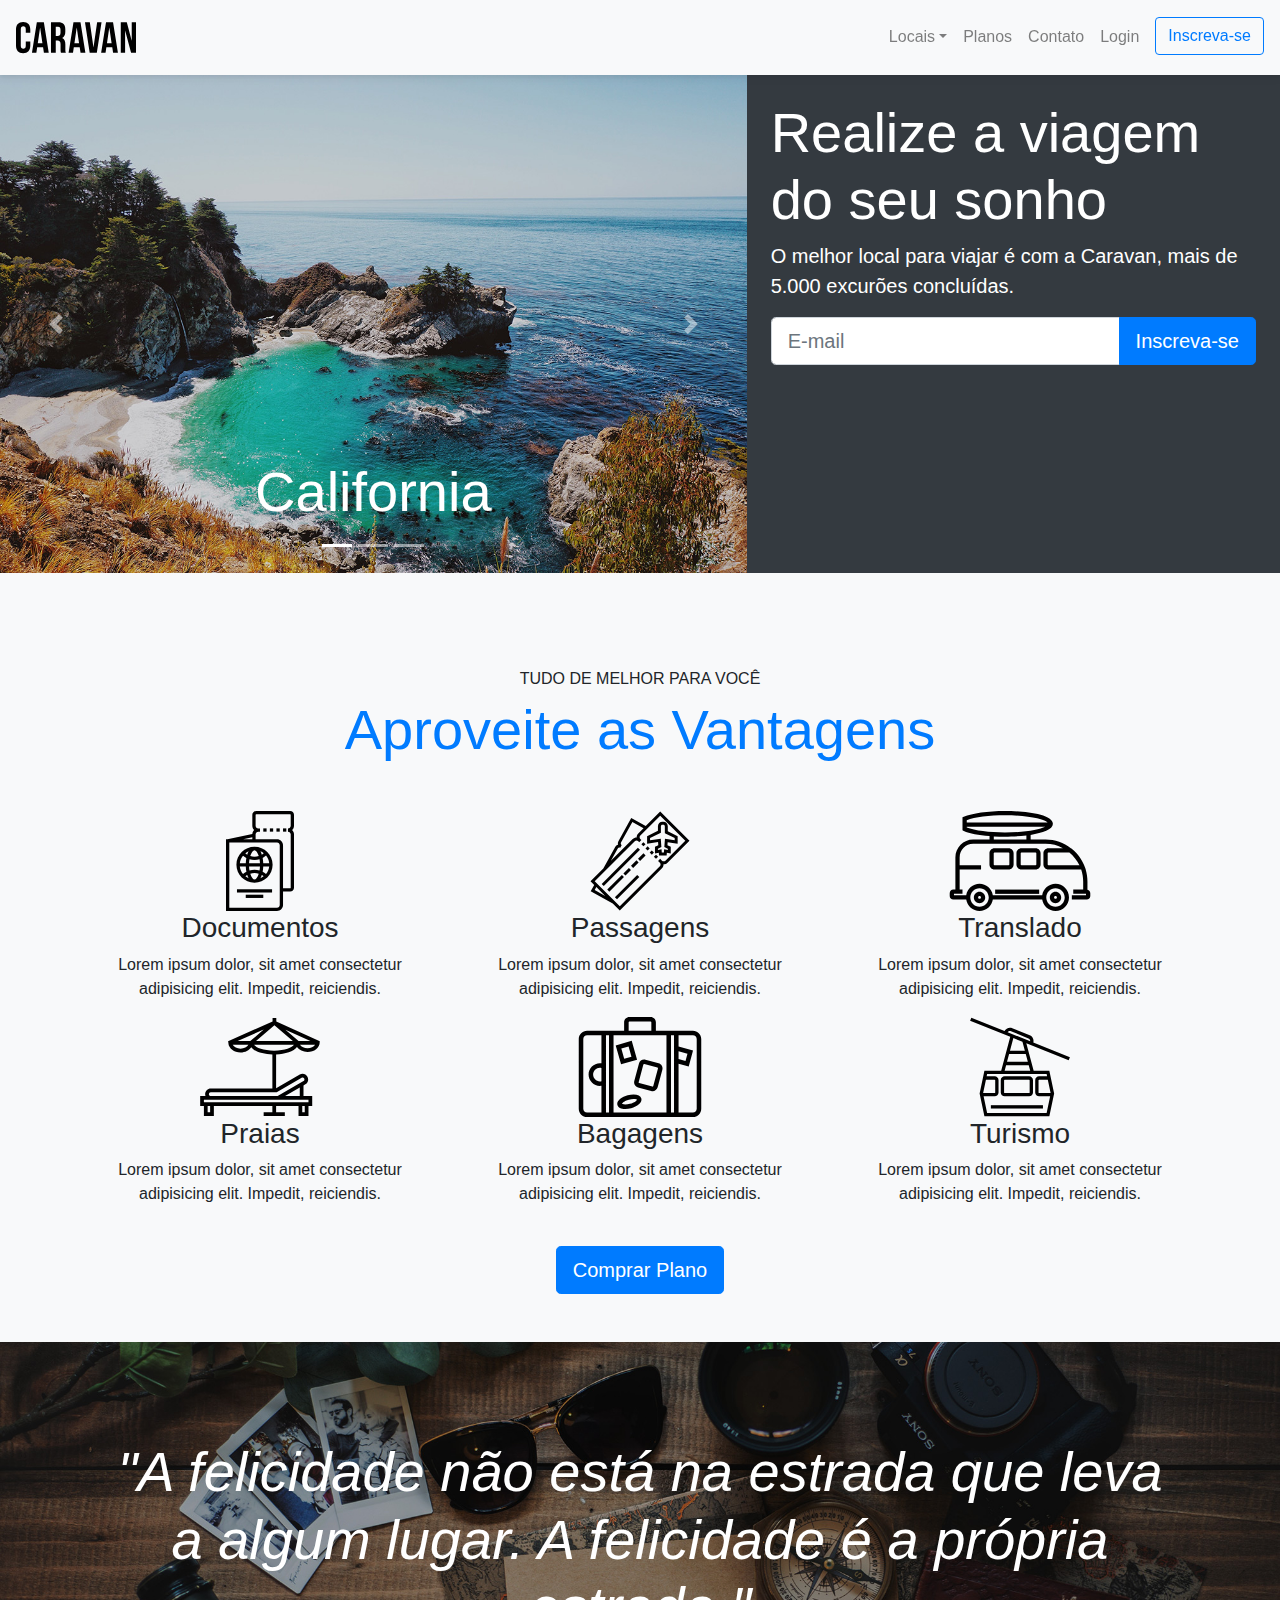
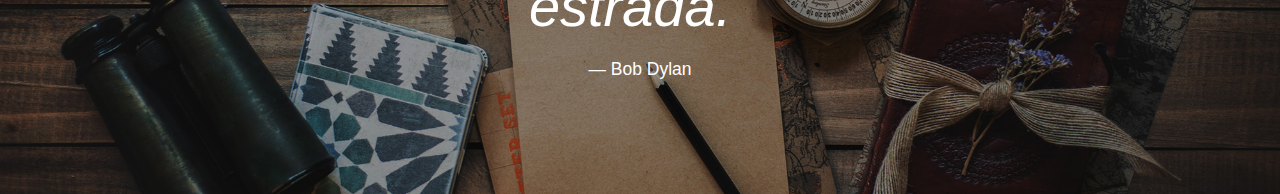
==== index.html @ 940689ef "block quote" ====
<!DOCTYPE html>
<html lang="en">

<head>
   <meta charset="UTF-8">
   <meta name="viewport" content="width=device-width, initial-scale=1.0">
   <title>Caravan</title>
   <link rel="stylesheet" href="/css/bootstrap.css">
   <link rel="stylesheet" href="/css/style.css">

</head>

<body>
   <nav class="navbar fixed-top navbar-expand-md navbar-light bg-light py-3 box-shadow">
      <a href="index.html" class="navbar-brand"><img src="/img/caravan.svg" alt=""></a>
      <button class="navbar-toggler" type="button" data-toggle="collapse" data-target="#navbarSupportedContent" aria-controls="navbarSupportedContent" aria-expanded="false" aria-label="Abrir Navegação">
         <span class="navbar-toggler-icon"></span>
      </button>

      <div class="collapse navbar-collapse" id="navbarSupportedContent">
         <ul class="navbar-nav ml-auto">
            <li class="nav-item dropdown"><a class="nav-link dropdown-toggle" id="navbarDropdown" role="button" data-toggle="dropdown" aria-haspopup="true" aria-expanded="false" href="#">Locais</a>
               <div class="dropdown-menu" aria-labelledby="navbarDropdown">
                  <a class="dropdown-item" href="local.html">California</a>
                  <a class="dropdown-item" href="local.html">Paris</a>
                  <a class="dropdown-item" href="local.html">Dublin</a>
               </div>
            </li>

            <li class="nav-item"><a class="nav-link" href="planos.html">Planos</a></li>
            <li class="nav-item"><a class="nav-link" href="contato.html">Contato</a></li>
            <li class="nav-item"><a class="nav-link" href="#">Login</a></li>
            <li class="nav-item"><a class="btn btn-outline-primary ml-md-2" href="inscricao.html">Inscreva-se</a></li>
         </ul>
      </div>
   </nav>

   <section class="container-fluid text-white">
      <div class="row bg-dark">
         <div class="col-lg-7 p-0">
            <div id="carouselCidades" class="carousel slide" data-ride="carousel">
               <ol class="carousel-indicators">
                  <li data-target="#carouselCidades" data-slide-to="0" class="active"></li>
                  <li data-target="#carouselCidades" data-slide-to="1"></li>
                  <li data-target="#carouselCidades" data-slide-to="2"></li>
               </ol>
               <div class="carousel-inner">
                  <div class="carousel-item active">
                     <img src="img/california.jpg" class="d-block w-100" alt="california">
                     <div class="carousel-caption">
                        <h5 class="display-4">California</h5>
                     </div>
                  </div>
                  <div class="carousel-item">
                     <img src="img/paris.jpg" class="d-block w-100" alt="paris">
                     <div class="carousel-caption">
                        <h5 class="display-4">Paris</h5>
                     </div>
                  </div>
                  <div class="carousel-item">
                     <img src="img/dublin.jpg" class="d-block w-100" alt="dublin">
                     <div class="carousel-caption">
                        <h5 class="display-4">Dublin</h5>
                     </div>
                  </div>
               </div>
               <button class="carousel-control-prev" type="button" data-target="#carouselCidades" data-slide="prev">
                  <span class="carousel-control-prev-icon" aria-hidden="true"></span>
                  <span class="sr-only">Anterior</span>
               </button>
               <button class="carousel-control-next" type="button" data-target="#carouselCidades" data-slide="next">
                  <span class="carousel-control-next-icon" aria-hidden="true"></span>
                  <span class="sr-only">Proximo</span>
               </button>
            </div>
         </div>
         <div class="col-lg-5 p-4">
            <h1 class="display-4">Realize a viagem do seu sonho</h1>
            <p class="lead">O melhor local para viajar é com a Caravan, mais de 5.000 excurões concluídas.</p>
            <form action="">
               <div class="input-group input-group-lg">
                  <input type="text" class="form-control" placeholder="E-mail" aria-label="E-mail">
                  <div class="input-group-append">
                     <button class="btn btn-primary" type="button">Inscreva-se</button>
                  </div>
               </div>
            </form>
         </div>
      </div>
   </section>

   <section class="py-5 bg-light text-center">
      <div class="container">
         <div class="my-5">
            <span class="h6 d-block">TUDO DE MELHOR PARA VOCÊ</span>
            <h2 class="display-4 text-primary">Aproveite as Vantagens</h2>
         </div>
         <div class="row">
            <div class="col-lg-4 col-md-6">
               <div style="height: 100px;" class="d-flex justify-content-center">
                  <img src="img/icones/passaporte.svg" alt="passaporte">
               </div>
               <h3>Documentos</h3>
               <p>Lorem ipsum dolor, sit amet consectetur adipisicing elit. Impedit, reiciendis.</p>
            </div>
            <div class="col-lg-4 col-md-6">
               <div style="height: 100px;" class="d-flex justify-content-center">
                  <img src="img/icones/passagens.svg" alt="passagens">
               </div>
               <h3>Passagens</h3>
               <p>Lorem ipsum dolor, sit amet consectetur adipisicing elit. Impedit, reiciendis.</p>
            </div>
            <div class="col-lg-4 col-md-6">
               <div style="height: 100px;" class="d-flex justify-content-center">
                  <img src="img/icones/translado.svg" alt="translado">
               </div>
               <h3>Translado</h3>
               <p>Lorem ipsum dolor, sit amet consectetur adipisicing elit. Impedit, reiciendis.</p>
            </div>

            <div class="col-lg-4 col-md-6">
               <div style="height: 100px;" class="d-flex justify-content-center">
                  <img src="img/icones/praias.svg" alt="praias">
               </div>
               <h3>Praias</h3>
               <p>Lorem ipsum dolor, sit amet consectetur adipisicing elit. Impedit, reiciendis.</p>
            </div>
            <div class="col-lg-4 col-md-6">
               <div style="height: 100px;" class="d-flex justify-content-center">
                  <img src="img/icones/bagagens.svg" alt="bagagens">
               </div>
               <h3>Bagagens</h3>
               <p>Lorem ipsum dolor, sit amet consectetur adipisicing elit. Impedit, reiciendis.</p>
            </div>
            <div class="col-lg-4 col-md-6">
               <div style="height: 100px;" class="d-flex justify-content-center">
                  <img src="img/icones/turismo.svg" alt="turismo">
               </div>
               <h3>Turismo</h3>
               <p>Lorem ipsum dolor, sit amet consectetur adipisicing elit. Impedit, reiciendis.</p>
            </div>
         </div>
         <a class="btn btn-primary btn-lg mt-4" href="planos.html">Comprar Plano</a>
      </div>
   </section>

   <section id="home-quote" class="p-md-5">
      <blockquote class="p-md-5 p-3 blockquote text-center text-white">
         <p class="display-4"><em> "A felicidade não está na estrada que leva a algum lugar. A felicidade é a própria estrada."</em></p>
         <footer class="blockquote-footer text-white">Bob Dylan</footer>
      </blockquote>
   </section>

   <script src="/js/jquery.slim.min.js"></script>
   <script src="/js/popper.min.js"></script>
   <script src="/js/bootstrap.js"></script>
   <script src="/js/app.js"></script>
</body>

</html>
---- css/style.css ----
.box-shadow {
  box-shadow: 0 2px 4px 0 rgba(0, 0, 0, 0.05), 0 4px 8px 0 rgba(0, 0, 0, 0.05);
}
body {
  padding-top: 75px;
}
#home-quote {
  background: url("/img/bg-quote.jpg") center center;
  background-size: cover;
}

@media (max-width: 767px) {
  #home-quote .display-4 {
    font-size: 2.5rem;
  }
  body {
    padding: 0px;
  }
  .fixed-top {
    position: relative;
  }
}
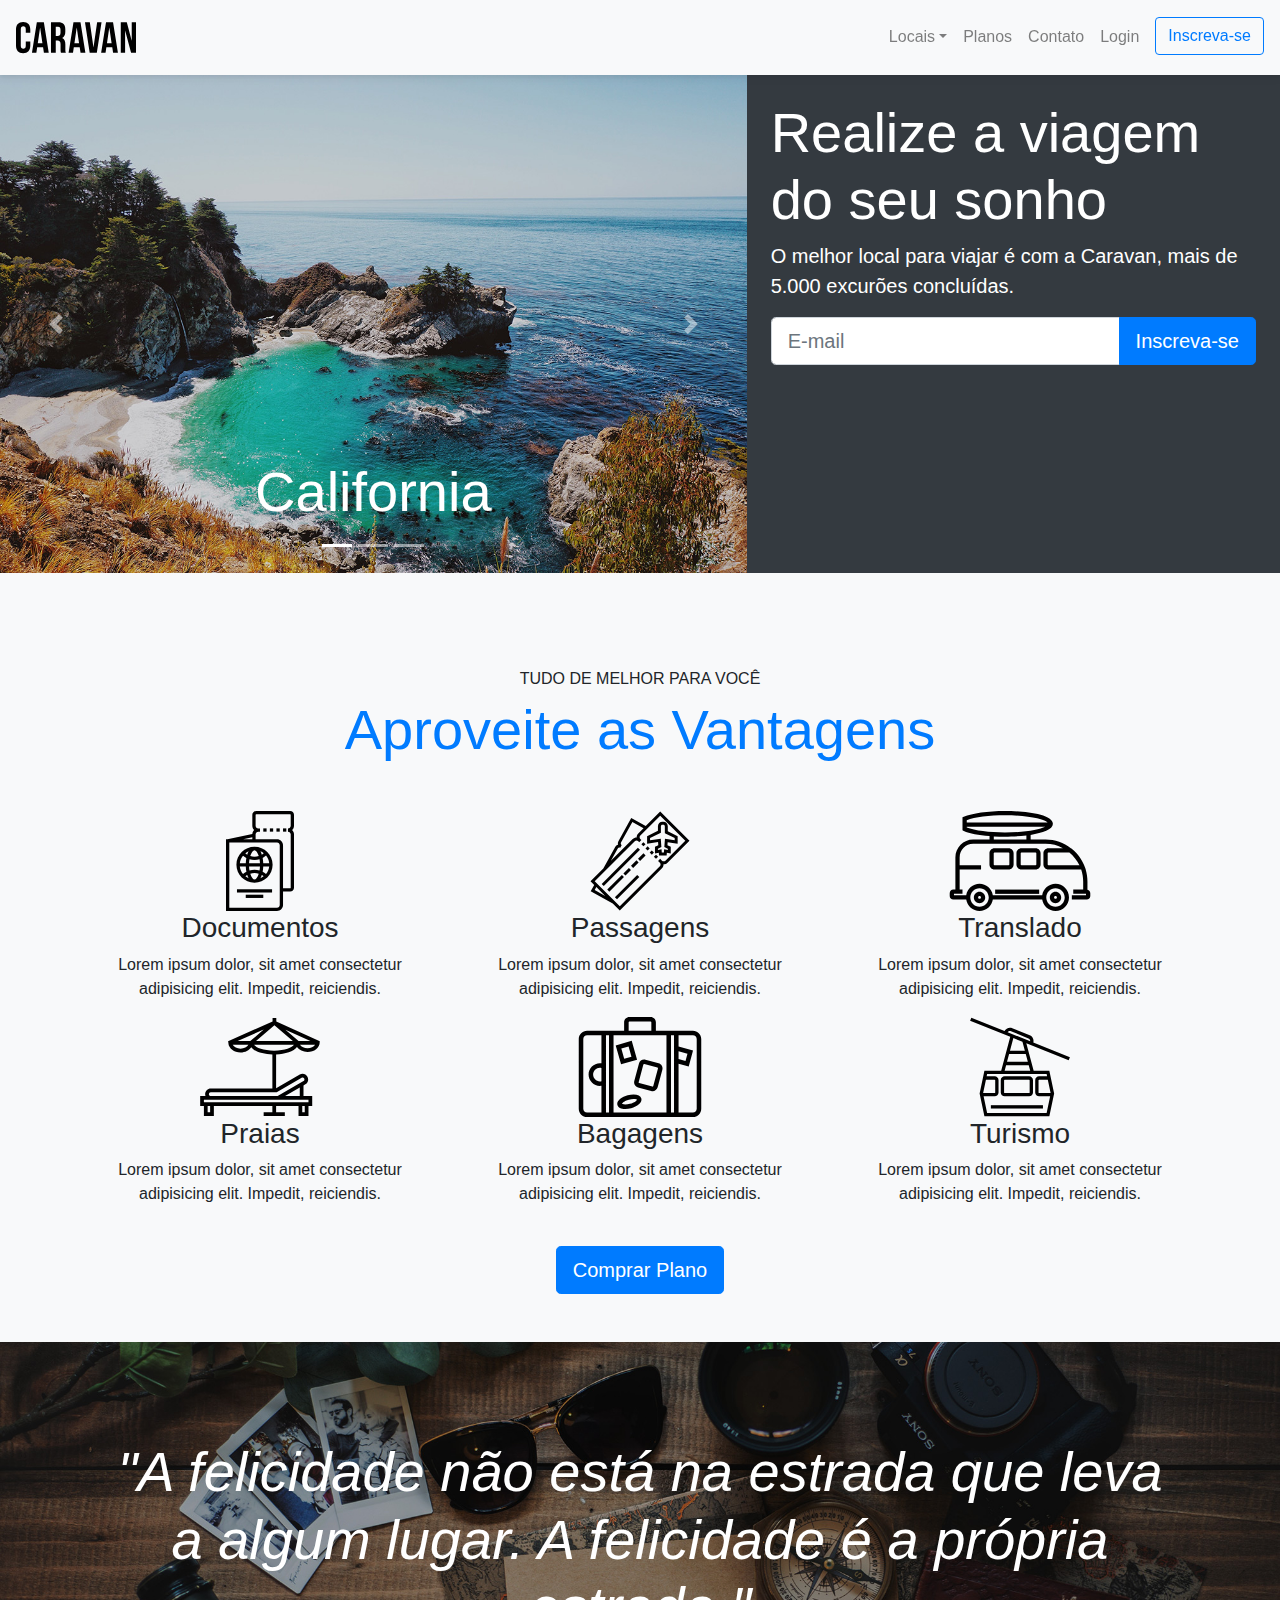
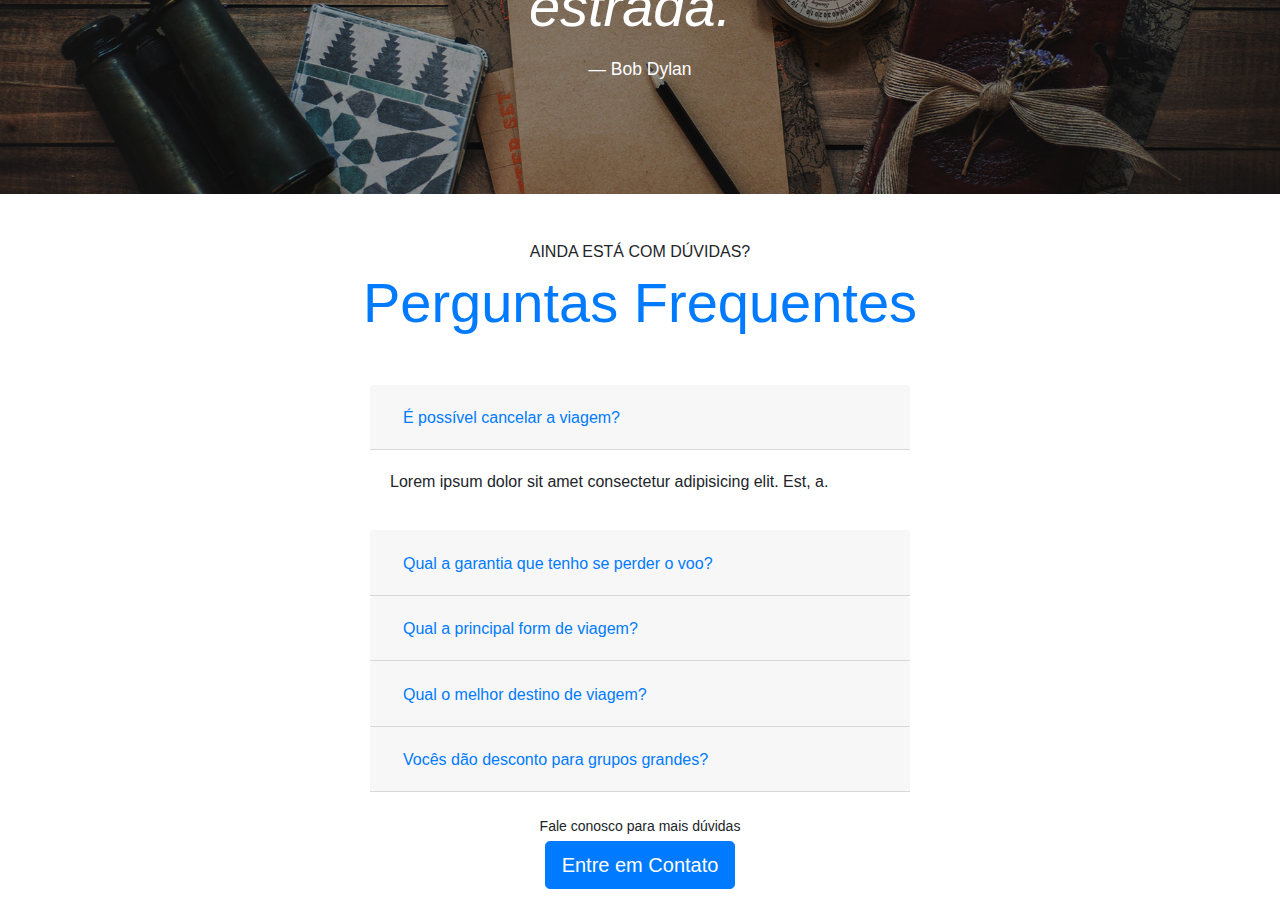
==== commit eda7624a: "perguntas accordion" ====
--- a/index.html
+++ b/index.html
@@ -151,6 +151,100 @@
       </blockquote>
    </section>
 
+   <section class="container">
+      <div class="my-5 text-center">
+         <span class="h6 d-block">AINDA ESTÁ COM DÚVIDAS?</span>
+         <h2 class="display-4 text-primary">Perguntas Frequentes</h2>
+      </div>
+      <div class="row justify-content-center">
+         <div class="col-6 accordion" id="perguntas">
+            <div>
+               <div class="card-header" id="headingOne">
+                  <h2 class="mb-0">
+                     <button class="btn btn-link btn-clock text-left" type="button" data-toggle="collapse" data-target="#collapseOne" aria-expanded="true" aria-controls="collapseOne">É possível cancelar a viagem?
+                     </button>
+                  </h2>
+               </div>
+               <div id="collapseOne" class="collapse show" aria-labelledby="headingOne" data-parent="#perguntas">
+                  <div class="card-body">
+                     <p>
+                        Lorem ipsum dolor sit amet consectetur adipisicing elit. Est, a.
+                     </p>
+                  </div>
+               </div>
+            </div>
+
+            <div>
+               <div class="card-header" id="headingTwo">
+                  <h2 class="mb-0">
+                     <button class="btn btn-link btn-clock text-left" type="button" data-toggle="collapse" data-target="#collapseTwo" aria-expanded="false" aria-controls="collapseTwo">Qual a garantia que tenho se perder o voo?
+                     </button>
+                  </h2>
+               </div>
+               <div id="collapseTwo" class="collapse" aria-labelledby="headingTwo" data-parent="#perguntas">
+                  <div class="card-body">
+                     <p>
+                        Lorem ipsum dolor sit amet consectetur, adipisicing elit. Iusto ab natus iste pariatur earum! Numquam?
+                     </p>
+                  </div>
+               </div>
+            </div>
+
+            <div>
+               <div class="card-header" id="headingThree">
+                  <h2 class="mb-0">
+                     <button class="btn btn-link btn-clock text-left" type="button" data-toggle="collapse" data-target="#collapseThree" aria-expanded="false" aria-controls="collapseThree">Qual a principal form de viagem?
+                     </button>
+                  </h2>
+               </div>
+               <div id="collapseThree" class="collapse" aria-labelledby="headingThree" data-parent="#perguntas">
+                  <div class="card-body">
+                     <p>
+                        Lorem ipsum dolor sit amet consectetur adipisicing elit. Soluta recusandae impedit sequi ullam voluptatum ducimus sit aut unde, eius dolorum.
+                     </p>
+                  </div>
+               </div>
+            </div>
+
+            <div>
+               <div class="card-header" id="headingFor">
+                  <h2 class="mb-0">
+                     <button class="btn btn-link btn-clock text-left" type="button" data-toggle="collapse" data-target="#collapseFor" aria-expanded="false" aria-controls="collapseFor">Qual o melhor destino de viagem?
+                     </button>
+                  </h2>
+               </div>
+               <div id="collapseFor" class="collapse" aria-labelledby="headingFor" data-parent="#perguntas">
+                  <div class="card-body">
+                     <p>
+                        Lorem ipsum dolor sit amet consectetur adipisicing elit. Soluta recusandae impedit sequi ullam voluptatum ducimus sit aut unde, eius dolorum.
+                     </p>
+                  </div>
+               </div>
+            </div>
+
+            <div>
+               <div class="card-header" id="headingFive">
+                  <h2 class="mb-0">
+                     <button class="btn btn-link btn-clock text-left" type="button" data-toggle="collapse" data-target="#collapseFive" aria-expanded="false" aria-controls="collapseFive">Vocês dão desconto para grupos grandes?
+                     </button>
+                  </h2>
+               </div>
+               <div id="collapseFive" class="collapse" aria-labelledby="headingFive" data-parent="#perguntas">
+                  <div class="card-body">
+                     <p>
+                        Lorem ipsum dolor sit amet consectetur adipisicing elit. Soluta recusandae impedit sequi ullam voluptatum ducimus sit aut unde, eius dolorum.
+                     </p>
+                  </div>
+               </div>
+            </div>
+         </div>
+      </div>
+      <div class="text-center my-4">
+         <p class="small m-1">Fale conosco para mais dúvidas</p>
+         <a class="btn btn-primary btn-lg" href="contato.html">Entre em Contato</a>
+      </div>
+   </section>
+
    <script src="/js/jquery.slim.min.js"></script>
    <script src="/js/popper.min.js"></script>
    <script src="/js/bootstrap.js"></script>
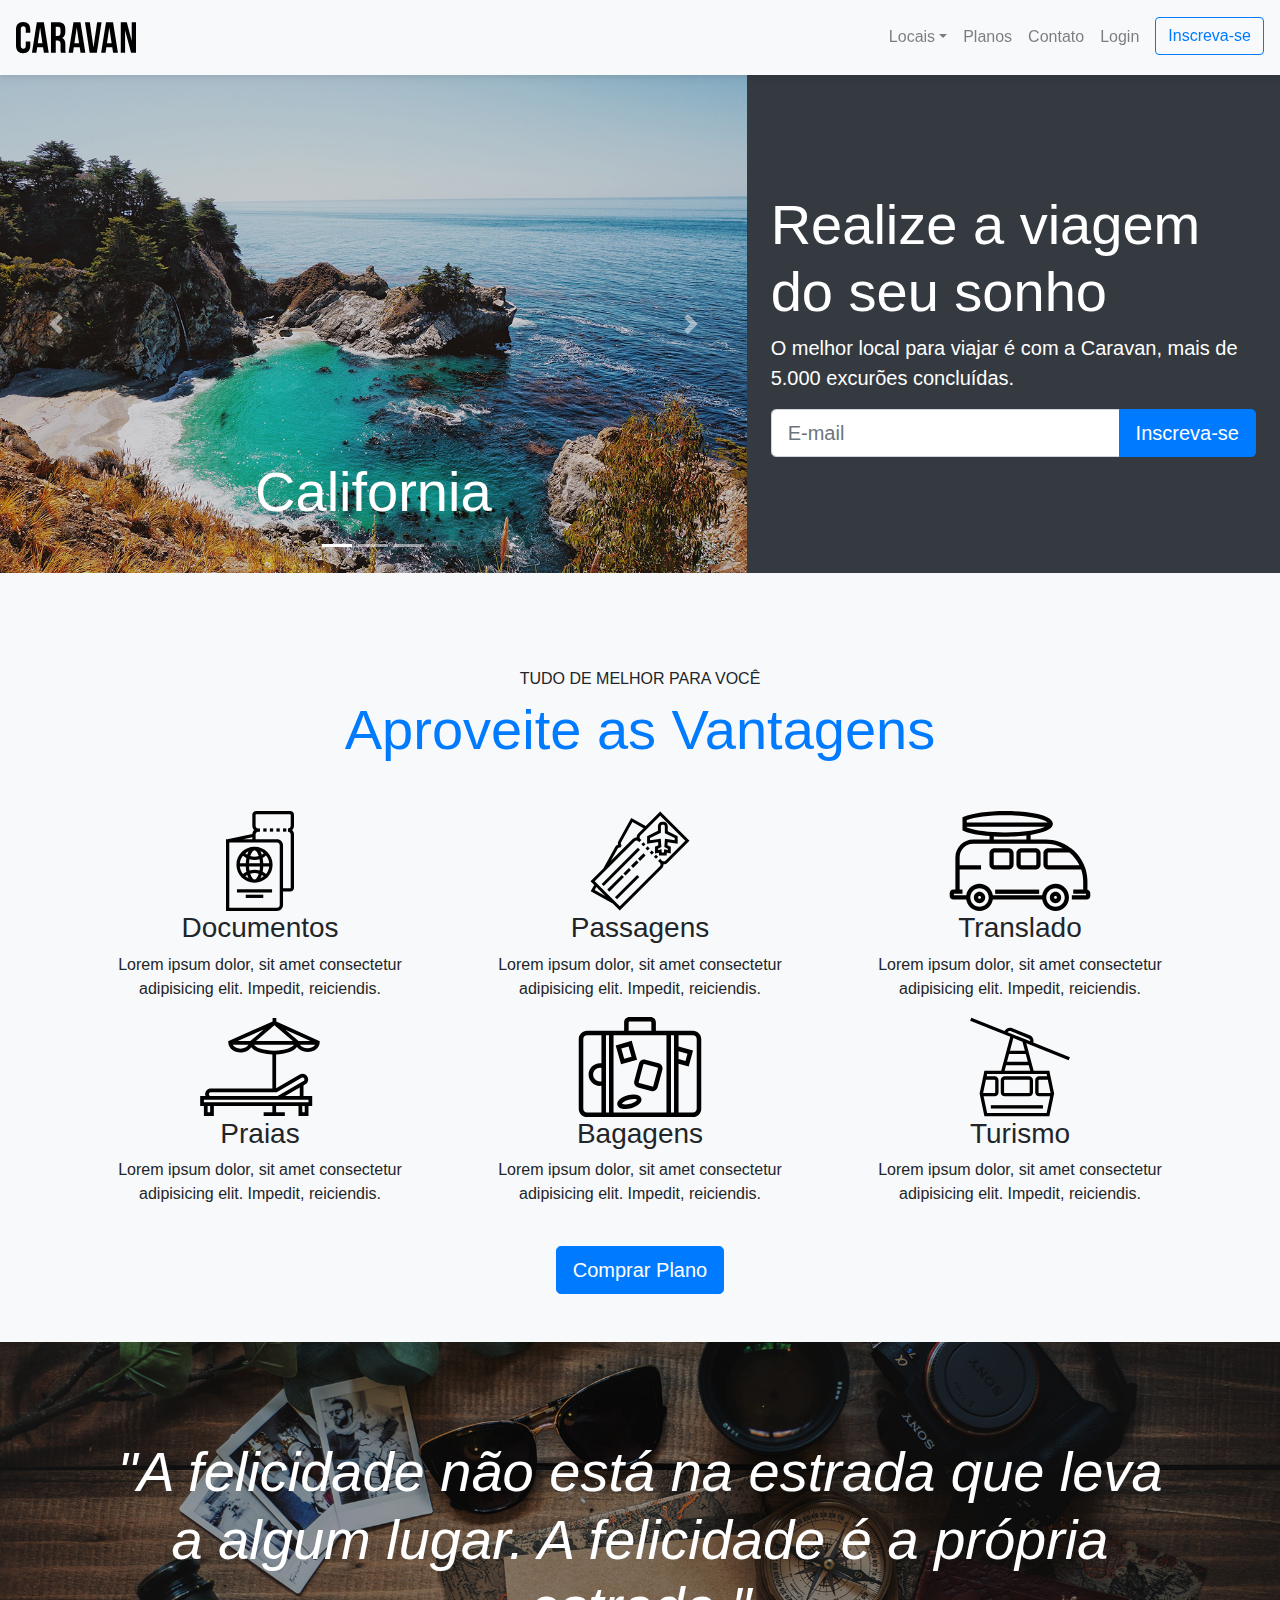
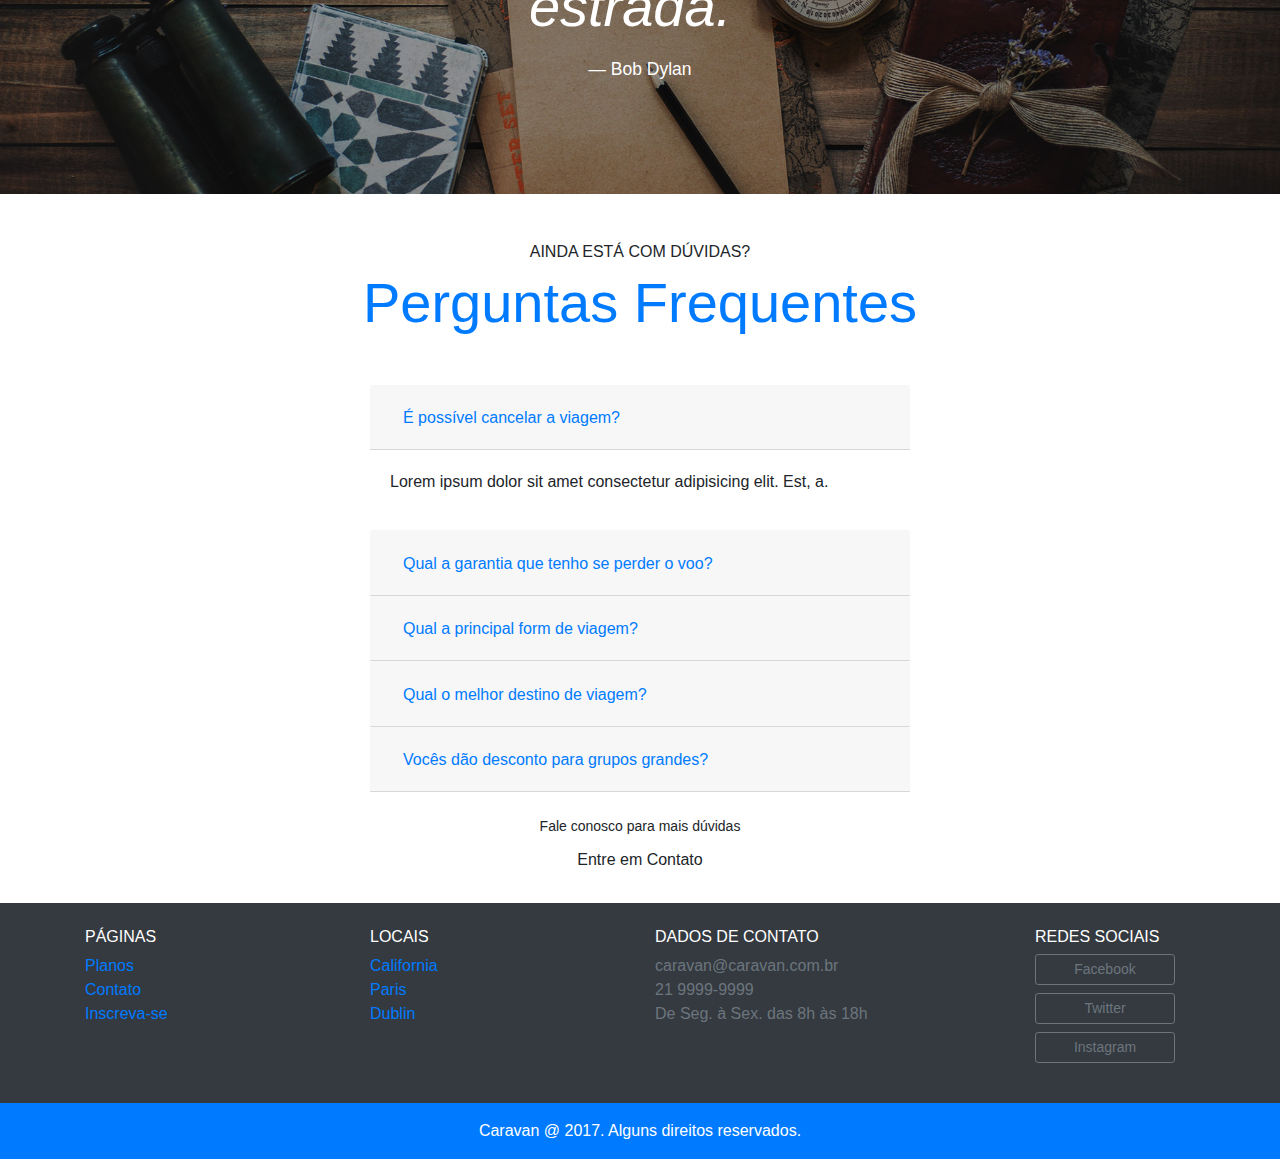
==== commit 2e8034b6: "footer" ====
--- a/index.html
+++ b/index.html
@@ -74,7 +74,7 @@
                </button>
             </div>
          </div>
-         <div class="col-lg-5 p-4">
+         <div class="col-lg-5 p-4 align-self-center">
             <h1 class="display-4">Realize a viagem do seu sonho</h1>
             <p class="lead">O melhor local para viajar é com a Caravan, mais de 5.000 excurões concluídas.</p>
             <form action="">
@@ -157,7 +157,7 @@
          <h2 class="display-4 text-primary">Perguntas Frequentes</h2>
       </div>
       <div class="row justify-content-center">
-         <div class="col-6 accordion" id="perguntas">
+         <div class="col-md-6 accordion" id="perguntas">
             <div>
                <div class="card-header" id="headingOne">
                   <h2 class="mb-0">
@@ -241,9 +241,54 @@
       </div>
       <div class="text-center my-4">
          <p class="small m-1">Fale conosco para mais dúvidas</p>
-         <a class="btn btn-primary btn-lg" href="contato.html">Entre em Contato</a>
-      </div>
-   </section>
+         <a class="btn b" t"n-primary btn-lg" href="contato.html">Entre em Contato</a>
+      </div>
+   </section>
+
+   <footer class="bg-dark text-white">
+      <div class="container py-4">
+         <div class="row">
+            <div class="col-md-3 col-6">
+               <h4 class="h6">PÁGINAS</h4>
+               <ul class="list-unstyled">
+                  <li><a href="planos.html">Planos</a></li>
+                  <li><a href="contato.html">Contato</a></li>
+                  <li><a href="inscricao.html">Inscreva-se</a></li>
+               </ul>
+            </div>
+
+            <div class="col-md-3 col-6">
+               <h4 class="h6">LOCAIS</h4>
+               <ul class="list-unstyled">
+                  <li><a href="local.html">California</a></li>
+                  <li><a href="local.html">Paris</a></li>
+                  <li><a href="local.html">Dublin</a></li>
+               </ul>
+            </div>
+
+            <div class="col-md-4 col-6">
+               <h4 class="h6">DADOS DE CONTATO</h4>
+               <ul class="list-unstyled text-secondary">
+                  <li>caravan@caravan.com.br</li>
+                  <li>21 9999-9999</li>
+                  <li>De Seg. à Sex. das 8h às 18h</li>
+               </ul>
+            </div>
+            <div class="col-md-2 col-6">
+               <h4 class="h6">REDES SOCIAIS</h4>
+               <ul class="list-unstyled">
+                  <li><a href="#" class="btn btn-outline-secondary btn-sm btn-block mb-2" style="max-width:140px;">Facebook</a></li>
+                  <li><a href="#" class="btn btn-outline-secondary btn-sm btn-block mb-2" style="max-width:140px;">Twitter</a></li>
+                  <li><a href="#" class="btn btn-outline-secondary btn-sm btn-block" style="max-width:140px;">Instagram</a></li>
+
+               </ul>
+            </div>
+         </div>
+      </div>
+      <div class="bg-primary text-center py-3">
+         <p class="mb-0">Caravan @ 2017. Alguns direitos reservados.</p>
+      </div>
+   </footer>
 
    <script src="/js/jquery.slim.min.js"></script>
    <script src="/js/popper.min.js"></script>
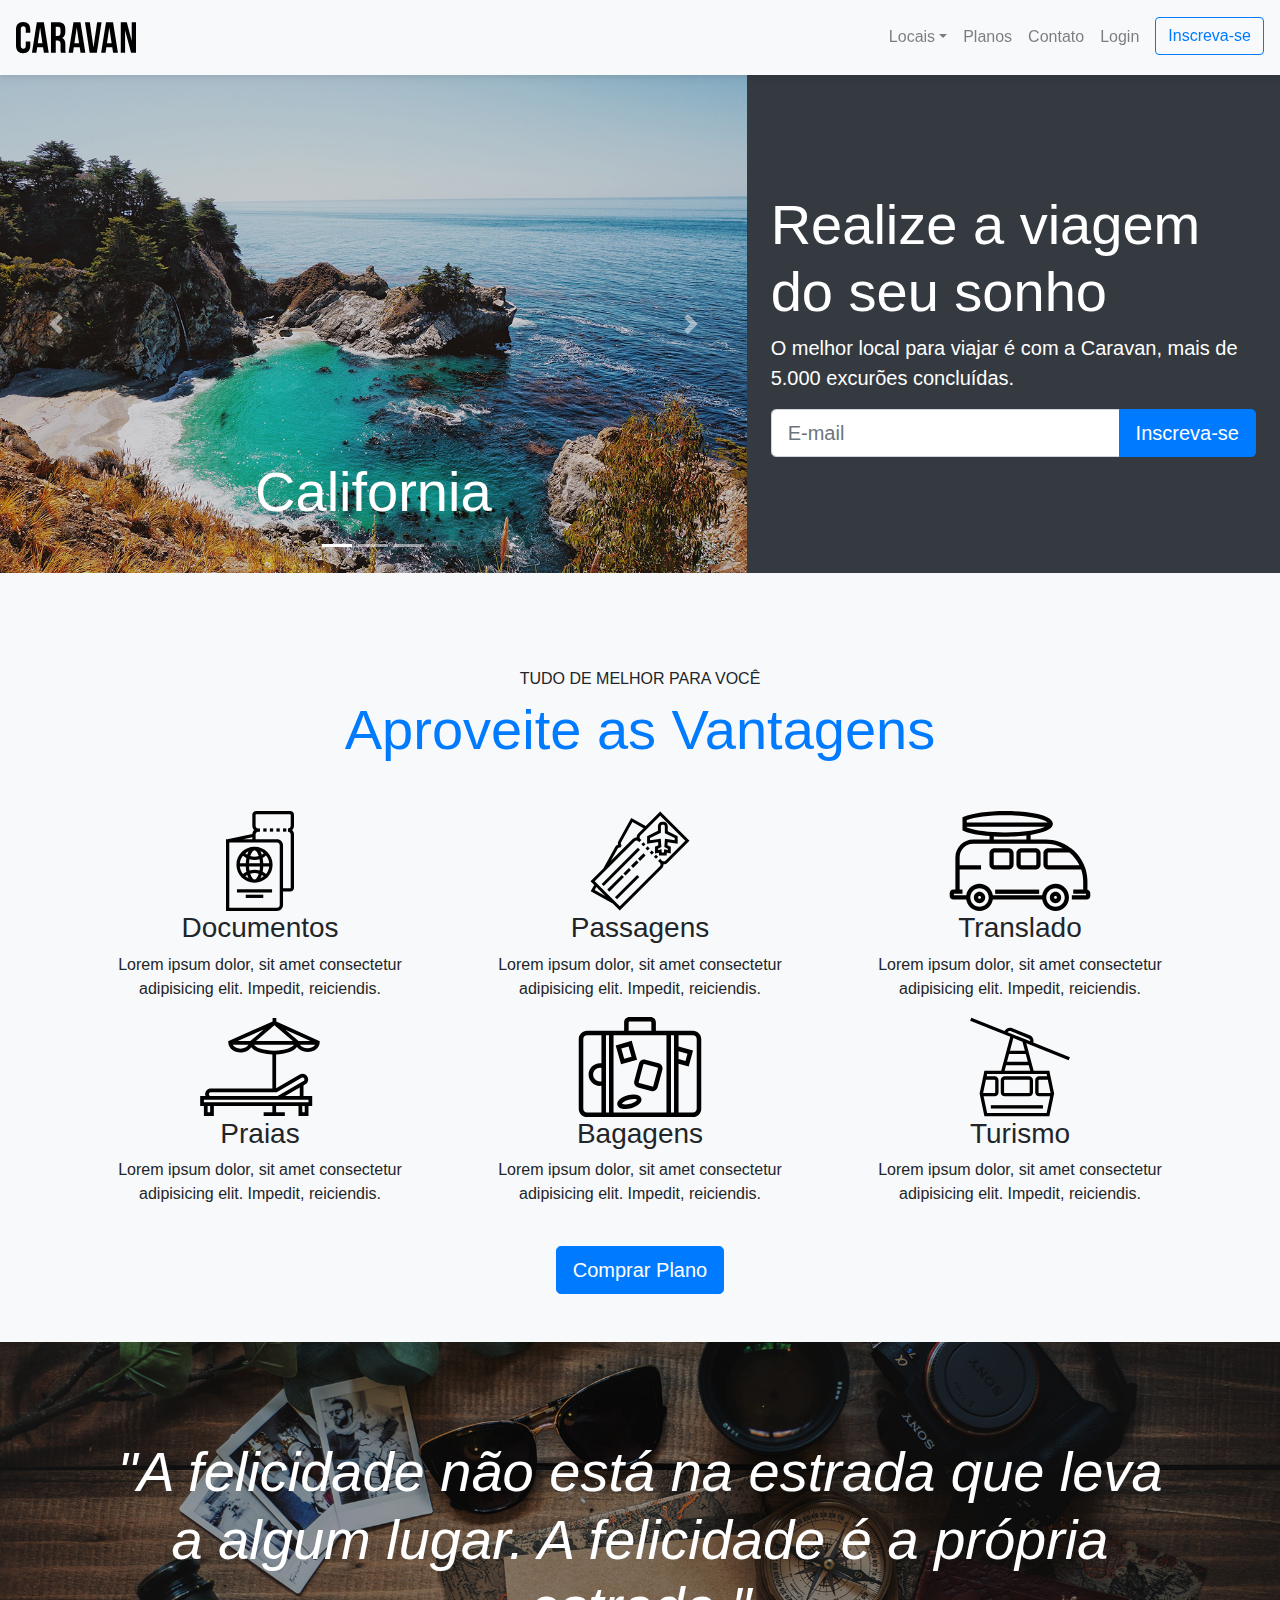
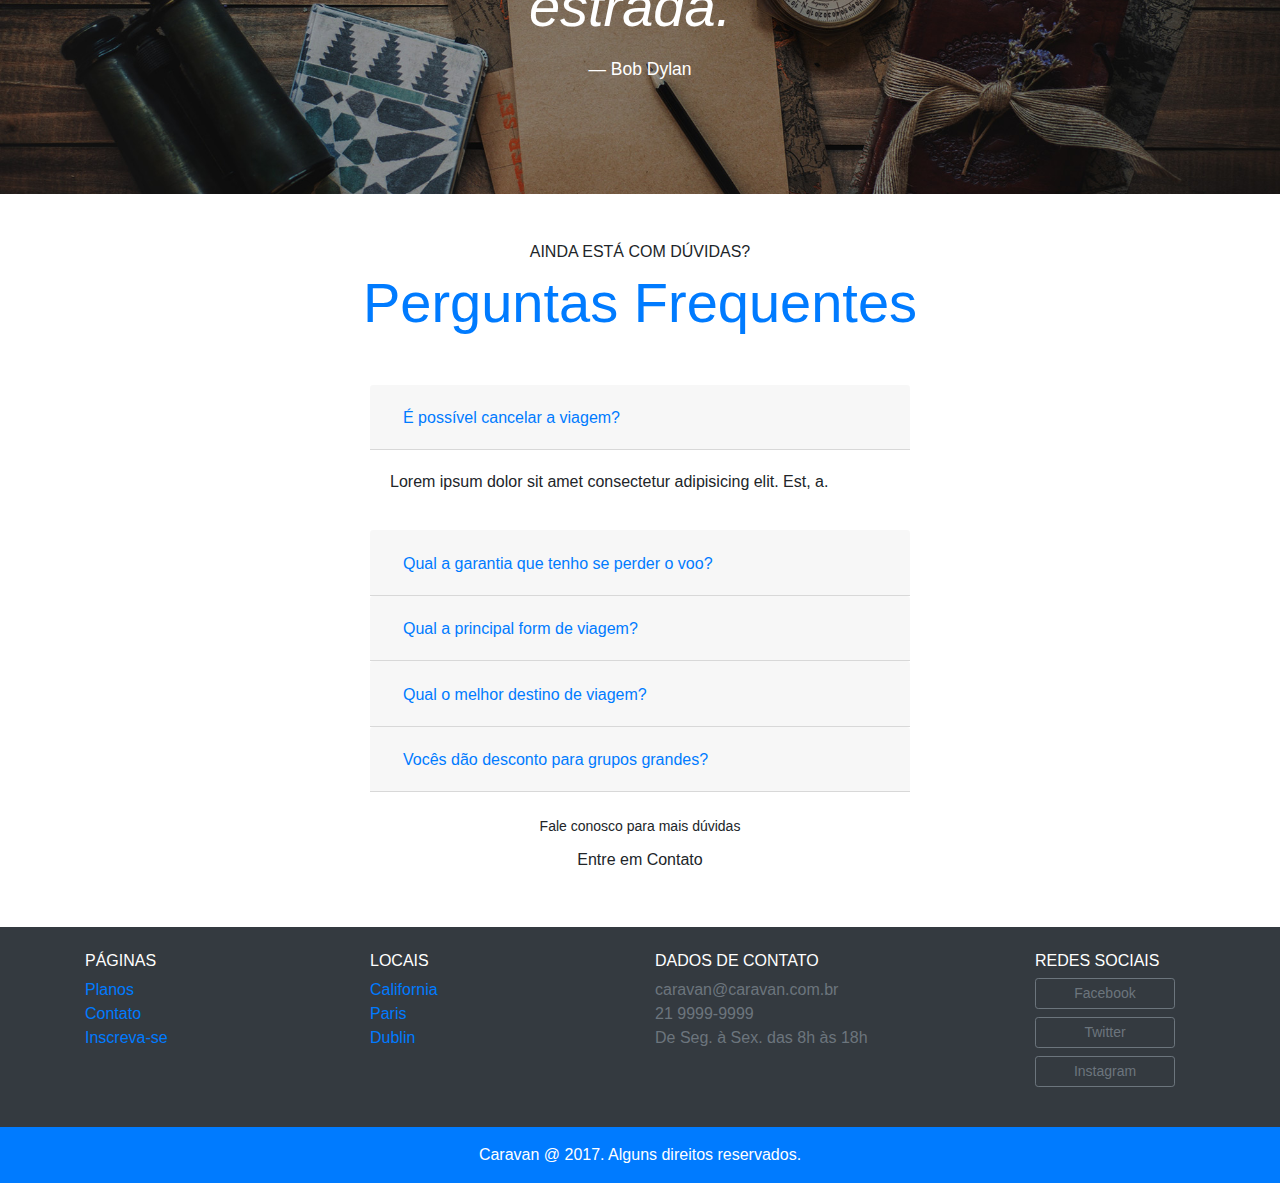
==== commit a7770090: "tabela" ====
--- a/index.html
+++ b/index.html
@@ -11,6 +11,37 @@
 </head>
 
 <body>
+   <!-- Modal -->
+   <div class="modal" id="modalLogin" tabindex="-1">
+      <div class="modal-dialog">
+         <div class="modal-content">
+            <div class="modal-header">
+               <h5 class="modal-title">Entre na sua conta</h5>
+               <button type="button" class="close" data-dismiss="modal" aria-label="Close"><span aria-hidden="true">&times;</span></button>
+            </div>
+            <div class="modal-body">
+               <form action="">
+                  <div class="form-group">
+                     <label for="login">Login</label>
+                     <input type="text" class="form-control" name="login" id="login">
+                     <small class="form-text text-muted">Nunca passe seus login e senha para terceiros.</small>
+                  </div>
+                  <div class="form-group">
+                     <label for="senha">Senha</label>
+                     <input type="password" class="form-control" name="senha" id="senha">
+                  </div>
+                  <div>
+                     <button type="button" class="btn btn-primary">Entrar na conta</button>
+                     <small class="form-text text-muted">Esqueceu a senha?<a href="#">Clique aqui</a></small>
+                  </div>
+               </form>
+            </div>
+
+         </div>
+      </div>
+   </div>
+   <!-- fecha Modal -->
+
    <nav class="navbar fixed-top navbar-expand-md navbar-light bg-light py-3 box-shadow">
       <a href="index.html" class="navbar-brand"><img src="/img/caravan.svg" alt=""></a>
       <button class="navbar-toggler" type="button" data-toggle="collapse" data-target="#navbarSupportedContent" aria-controls="navbarSupportedContent" aria-expanded="false" aria-label="Abrir Navegação">
@@ -19,7 +50,7 @@
 
       <div class="collapse navbar-collapse" id="navbarSupportedContent">
          <ul class="navbar-nav ml-auto">
-            <li class="nav-item dropdown"><a class="nav-link dropdown-toggle" id="navbarDropdown" role="button" data-toggle="dropdown" aria-haspopup="true" aria-expanded="false" href="#">Locais</a>
+            <li class="nav-itemdropdown"><a class="nav-link dropdown-toggle" id="navbarDropdown" role="button" data-toggle="dropdown" aria-haspopup="true" aria-expanded="false" href="#">Locais</a>
                <div class="dropdown-menu" aria-labelledby="navbarDropdown">
                   <a class="dropdown-item" href="local.html">California</a>
                   <a class="dropdown-item" href="local.html">Paris</a>
@@ -29,7 +60,7 @@
 
             <li class="nav-item"><a class="nav-link" href="planos.html">Planos</a></li>
             <li class="nav-item"><a class="nav-link" href="contato.html">Contato</a></li>
-            <li class="nav-item"><a class="nav-link" href="#">Login</a></li>
+            <li class="nav-item"><a data-toggle="modal" data-target="#modalLogin" class="nav-link" href="#">Login</a></li>
             <li class="nav-item"><a class="btn btn-outline-primary ml-md-2" href="inscricao.html">Inscreva-se</a></li>
          </ul>
       </div>
@@ -245,7 +276,7 @@
       </div>
    </section>
 
-   <footer class="bg-dark text-white">
+   <footer class="bg-dark mt-5 text-white">
       <div class="container py-4">
          <div class="row">
             <div class="col-md-3 col-6">
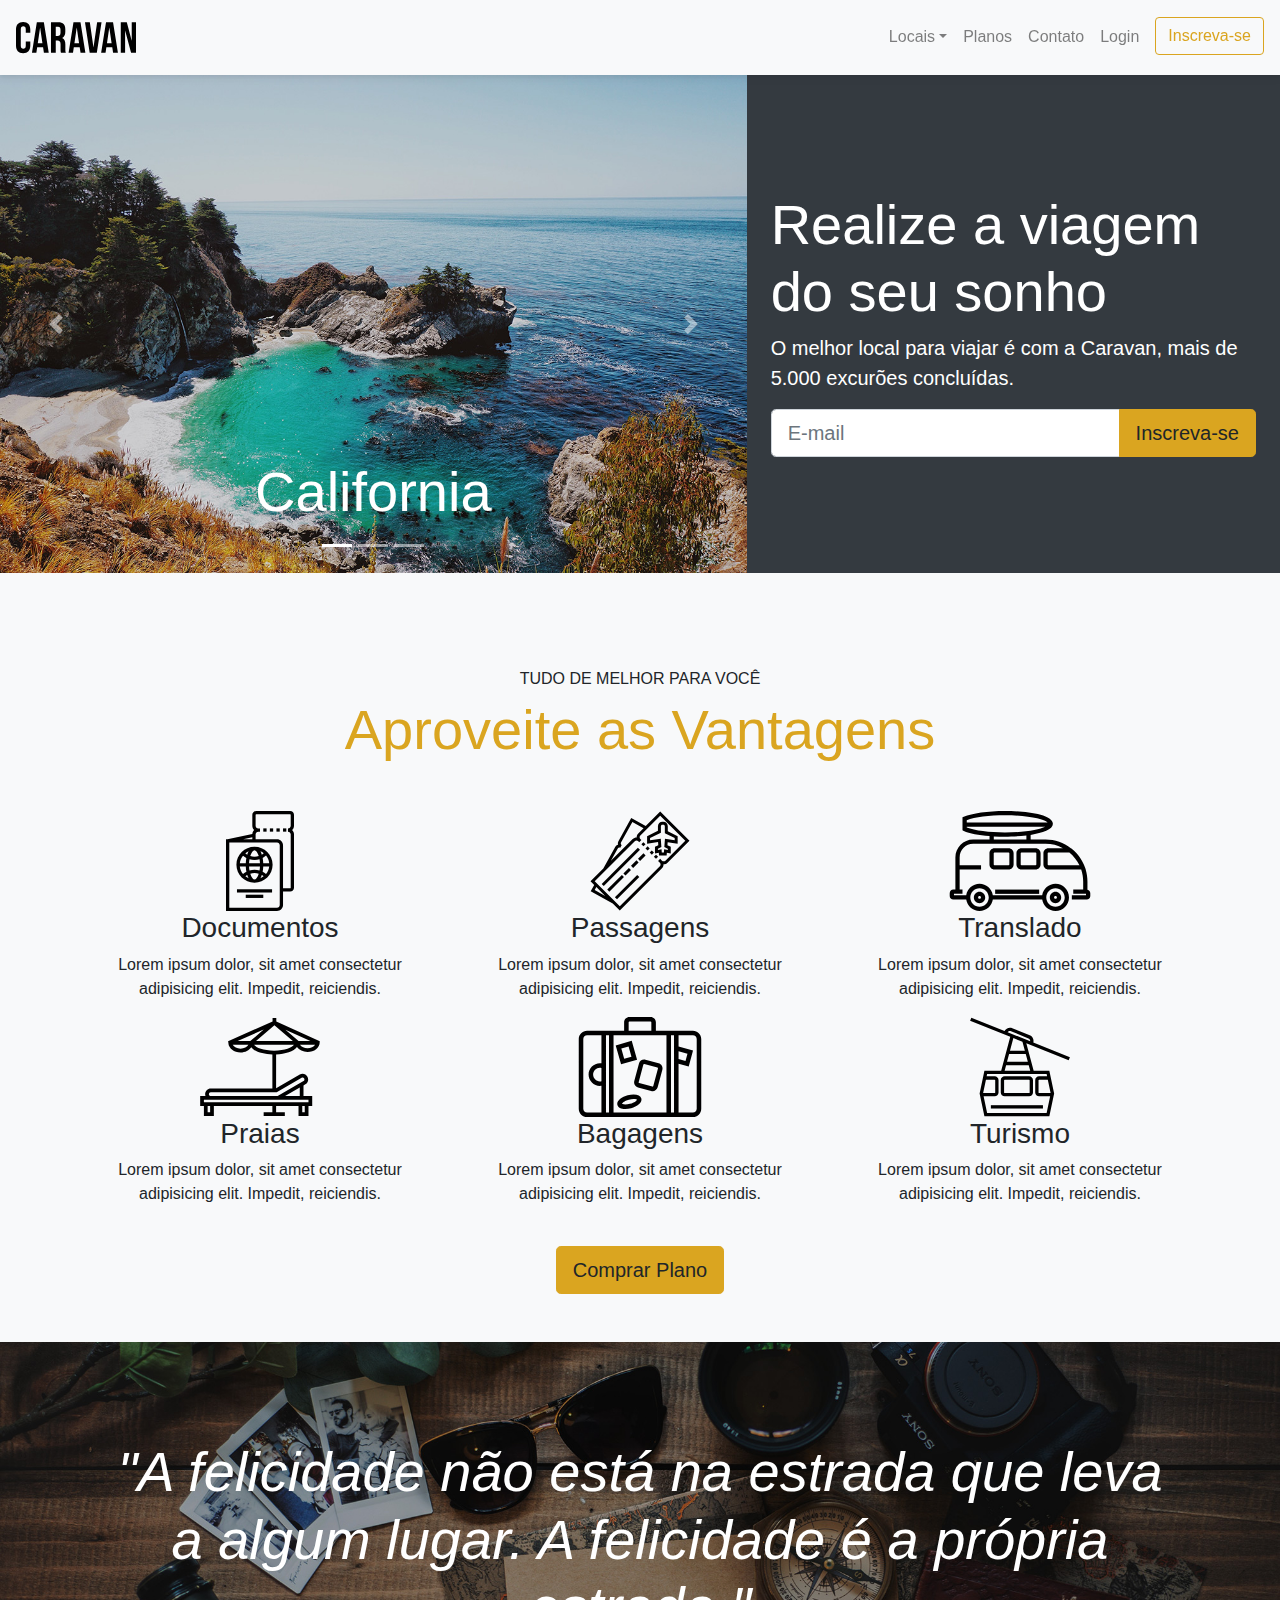
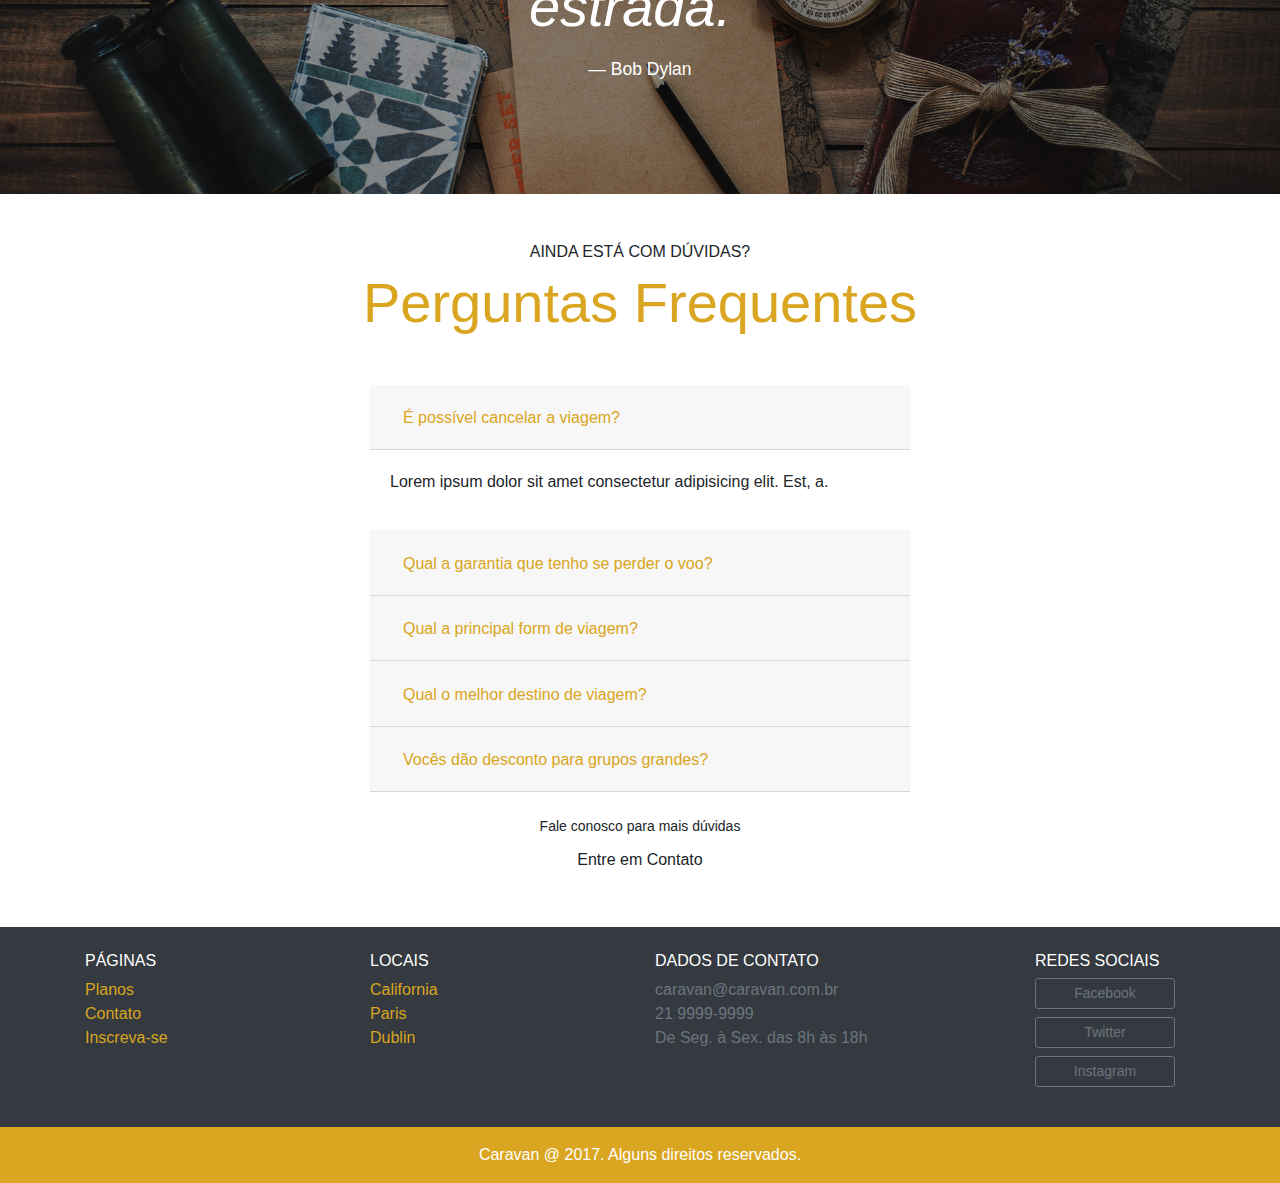
==== commit a2cf7146: "otimizacao" ====
--- a/index.html
+++ b/index.html
@@ -6,6 +6,8 @@
    <meta name="viewport" content="width=device-width, initial-scale=1.0">
    <title>Caravan</title>
    <link rel="stylesheet" href="/css/bootstrap.css">
+
+
    <link rel="stylesheet" href="/css/style.css">
 
 </head>
@@ -323,7 +325,7 @@
 
    <script src="/js/jquery.slim.min.js"></script>
    <script src="/js/popper.min.js"></script>
-   <script src="/js/bootstrap.js"></script>
+   <script src="/js/bootstrap.min.js"></script>
    <script src="/js/app.js"></script>
 </body>
 
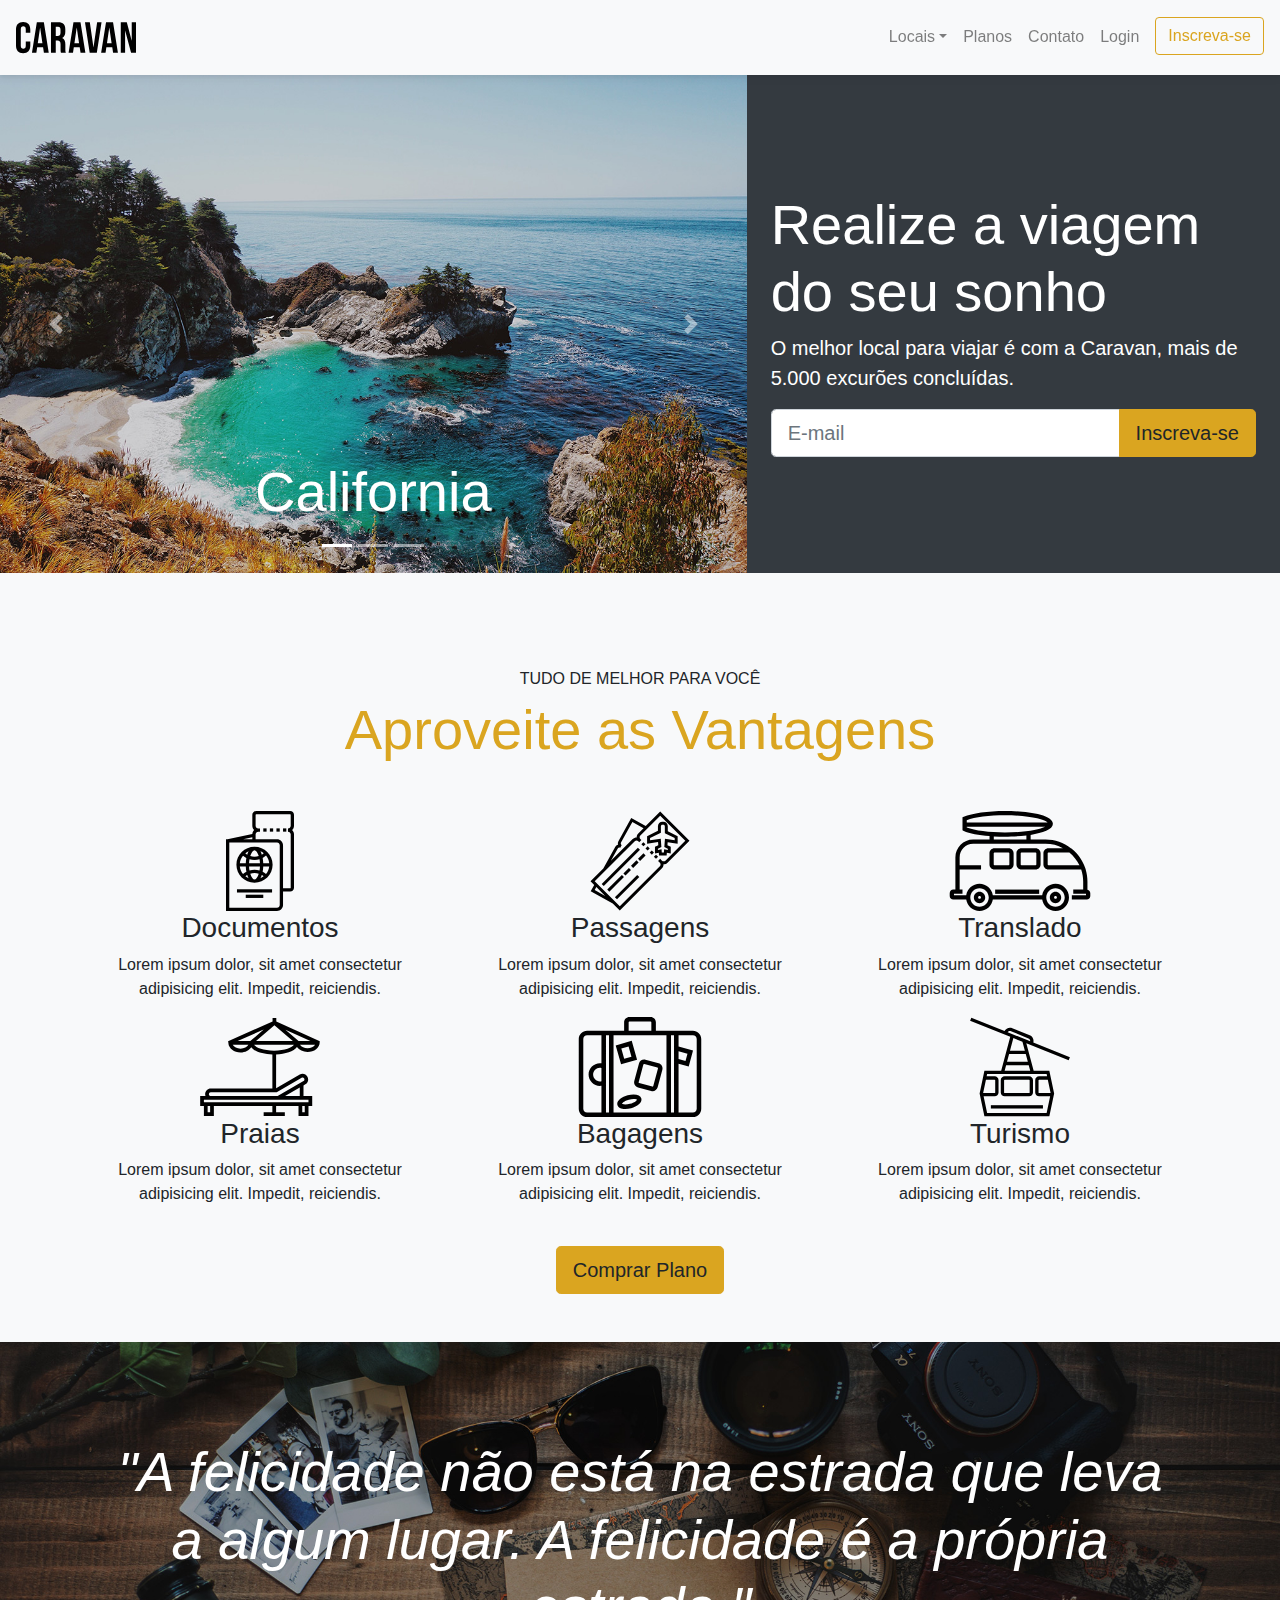
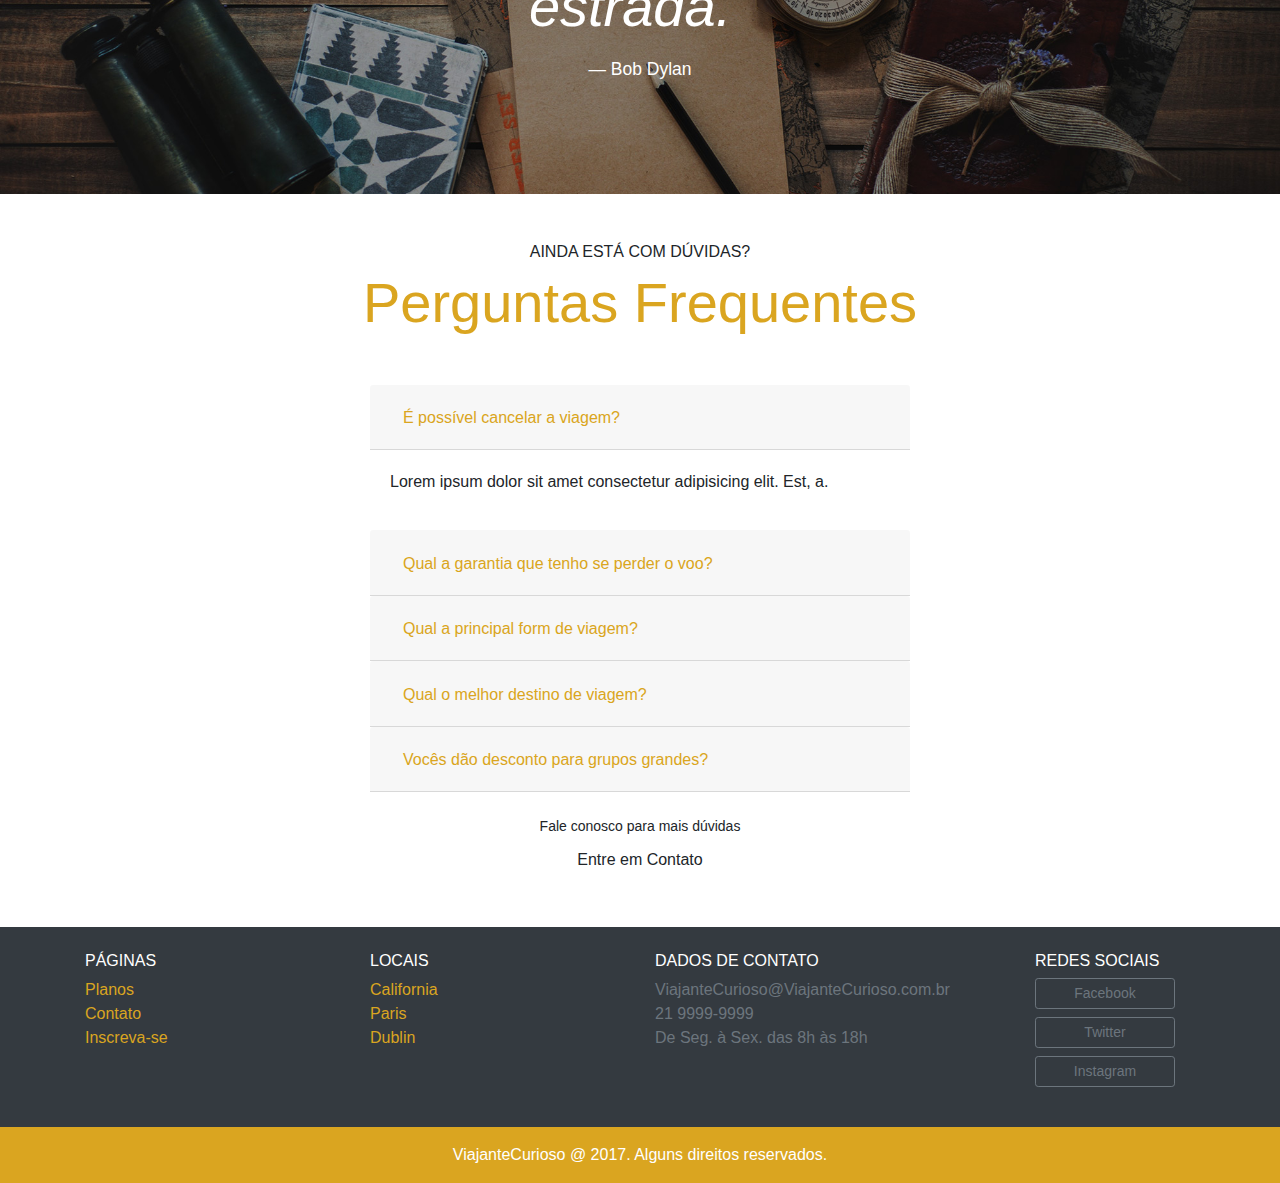
==== commit 5ca0c753: "Update index.html" ====
--- a/index.html
+++ b/index.html
@@ -4,7 +4,7 @@
 <head>
    <meta charset="UTF-8">
    <meta name="viewport" content="width=device-width, initial-scale=1.0">
-   <title>Caravan</title>
+   <title>ViajanteCurioso</title>
    <link rel="stylesheet" href="/css/bootstrap.css">
 
 
@@ -302,7 +302,7 @@
             <div class="col-md-4 col-6">
                <h4 class="h6">DADOS DE CONTATO</h4>
                <ul class="list-unstyled text-secondary">
-                  <li>caravan@caravan.com.br</li>
+                  <li>ViajanteCurioso@ViajanteCurioso.com.br</li>
                   <li>21 9999-9999</li>
                   <li>De Seg. à Sex. das 8h às 18h</li>
                </ul>
@@ -319,7 +319,7 @@
          </div>
       </div>
       <div class="bg-primary text-center py-3">
-         <p class="mb-0">Caravan @ 2017. Alguns direitos reservados.</p>
+         <p class="mb-0">ViajanteCurioso @ 2017. Alguns direitos reservados.</p>
       </div>
    </footer>
 
@@ -329,4 +329,4 @@
    <script src="/js/app.js"></script>
 </body>
 
-</html>+</html>
